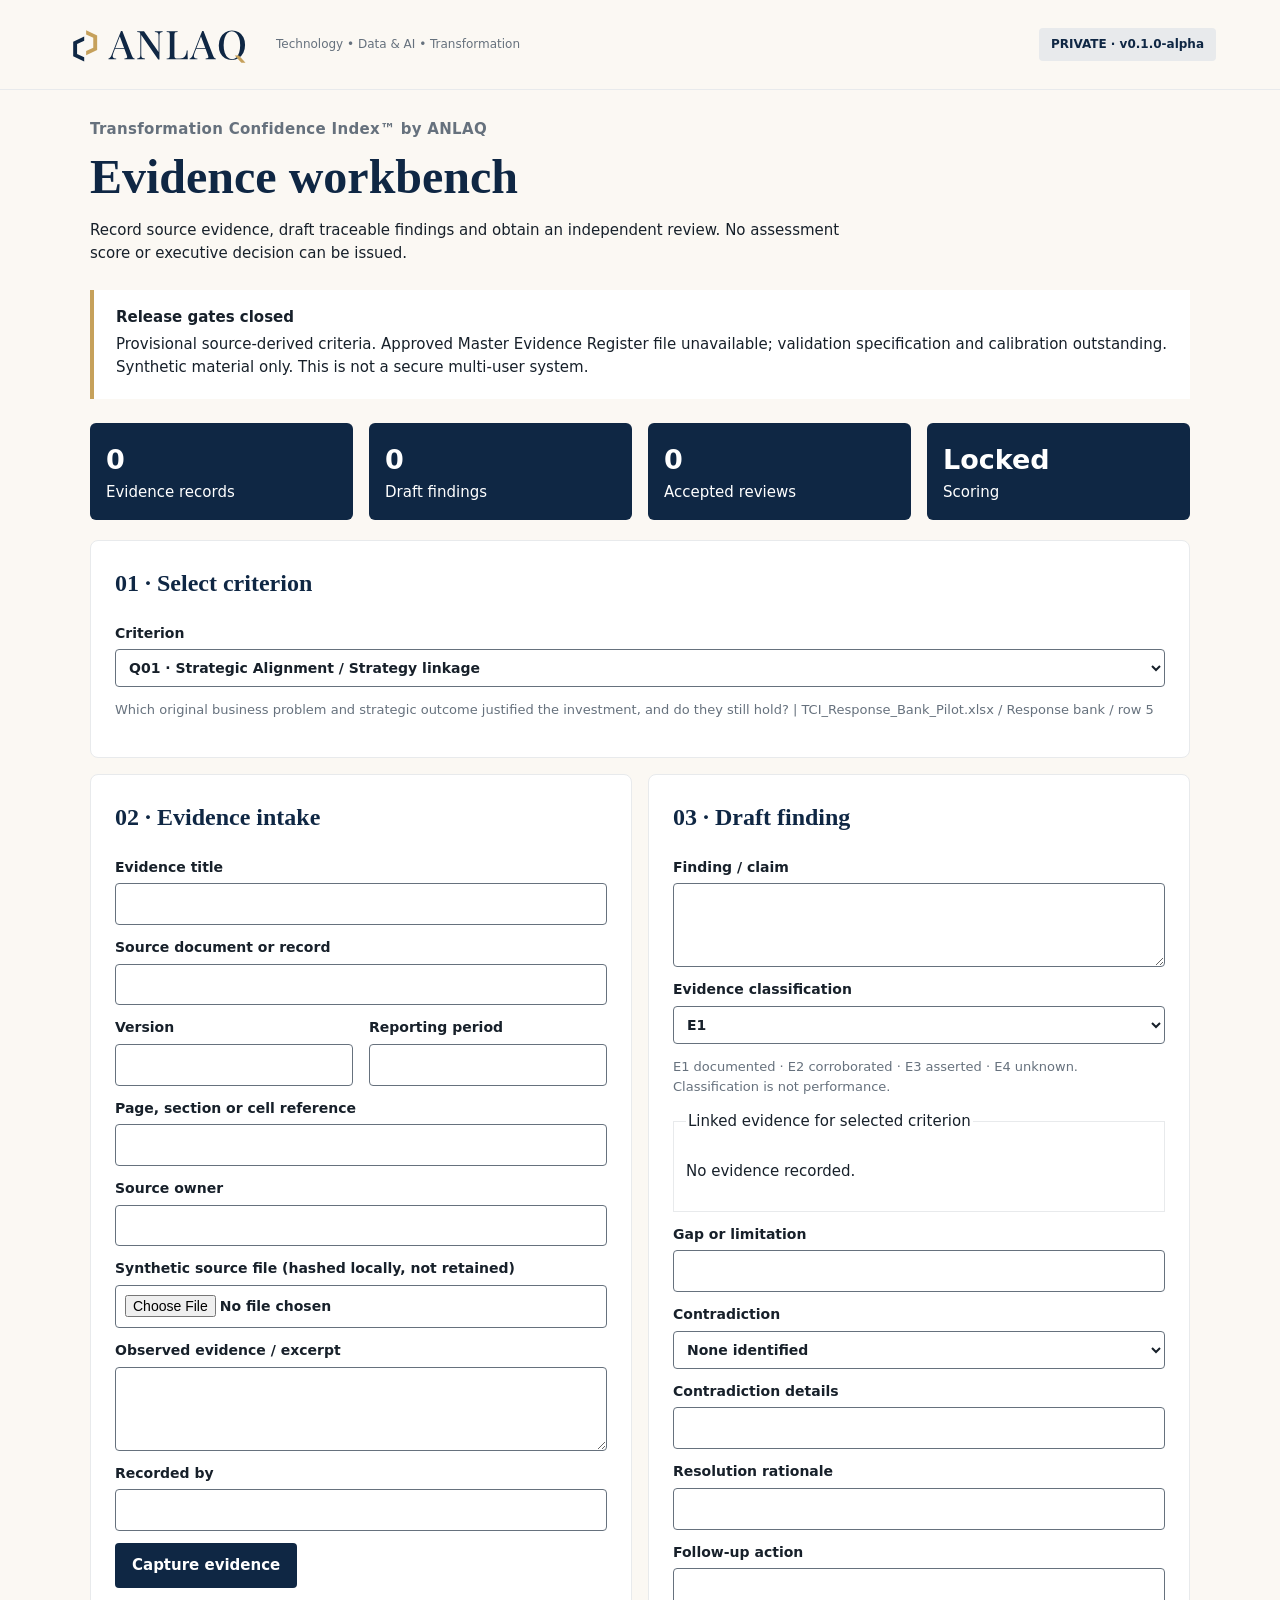
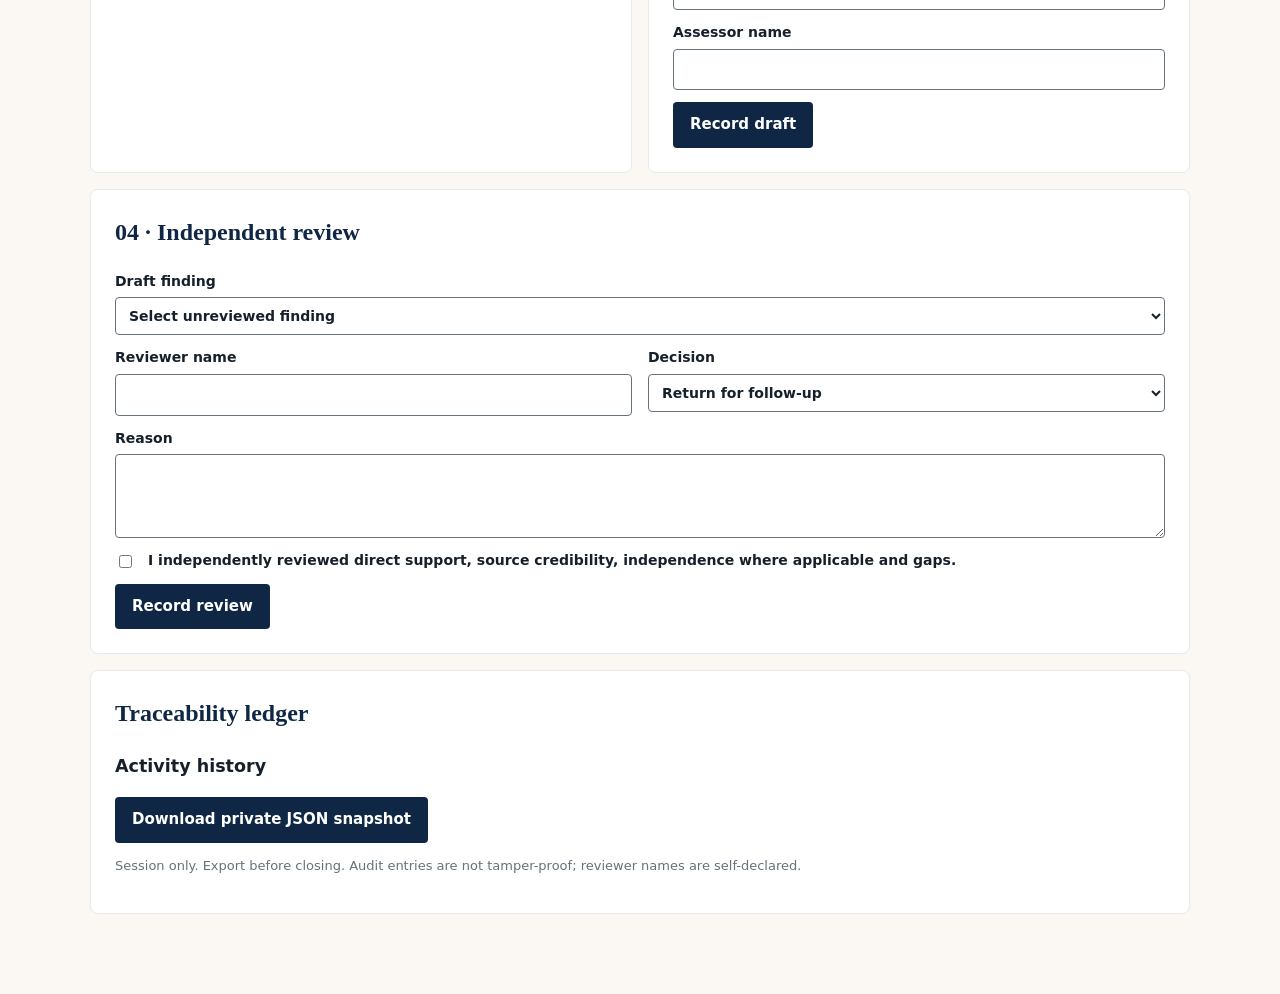
==== prototypes/tci-evidence-workbench/index.html @ cc8a8a53 "Implement evidence-first TCI prototype v0.1.0-alpha with test and release artefacts" ====
<!doctype html><html lang="en"><head><meta charset="utf-8"><meta name="viewport" content="width=device-width,initial-scale=1"><title>ANLAQ | Evidence workbench</title><link rel="stylesheet" href="style.css"></head>
<body><header><img src="logo.svg" alt="ANLAQ" width="190"><div class="tag">Technology • Data &amp; AI • Transformation</div><span class="badge">PRIVATE · v0.1.0-alpha</span></header><main>
<div class="intro"><div class="eyebrow">Transformation Confidence Index™ by ANLAQ</div><h1>Evidence workbench</h1><p>Record source evidence, draft traceable findings and obtain an independent review. No assessment score or executive decision can be issued.</p></div>
<div class="alert"><strong>Release gates closed</strong><p>Provisional source-derived criteria. Approved Master Evidence Register file unavailable; validation specification and calibration outstanding. Synthetic material only. This is not a secure multi-user system.</p></div>
<section class="stats" id="stats"></section>
<section><h2>01 · Select criterion</h2><label>Criterion<select id="criterion"></select></label><p id="criterion-source"></p></section>
<div class="columns"><section><h2>02 · Evidence intake</h2><form id="evidence"><label>Evidence title<input name="title" required></label><label>Source document or record<input name="source" required></label><div class="pair"><label>Version<input name="version" required></label><label>Reporting period<input name="period" required></label></div><label>Page, section or cell reference<input name="location" required></label><label>Source owner<input name="owner" required></label><label>Synthetic source file (hashed locally, not retained)<input name="file" type="file" required></label><label>Observed evidence / excerpt<textarea name="note" required></textarea></label><label>Recorded by<input name="actor" required></label><button>Capture evidence</button></form></section>
<section><h2>03 · Draft finding</h2><form id="finding"><label>Finding / claim<textarea name="claim" required></textarea></label><label>Evidence classification<select name="evidenceClass"><option>E1</option><option>E2</option><option>E3</option><option>E4</option></select></label><p class="muted">E1 documented · E2 corroborated · E3 asserted · E4 unknown. Classification is not performance.</p><fieldset><legend>Linked evidence for selected criterion</legend><div id="refs"></div></fieldset><label>Gap or limitation<input name="gap" required></label><label>Contradiction<select name="contradiction"><option value="none">None identified</option><option value="open">Open</option><option value="resolved">Resolved</option></select></label><label>Contradiction details<input name="contradictionDetail"></label><label>Resolution rationale<input name="resolution"></label><label>Follow-up action<input name="action" required></label><label>Assessor name<input name="author" required></label><button>Record draft</button></form></section></div>
<section><h2>04 · Independent review</h2><form id="review"><label>Draft finding<select name="finding" id="review-select" required></select></label><div class="pair"><label>Reviewer name<input name="reviewer" required></label><label>Decision<select name="decision"><option value="return">Return for follow-up</option><option value="accept">Accept evidence review (not final decision)</option></select></label></div><label>Reason<textarea name="reason" required></textarea></label><label class="check"><input type="checkbox" name="confirmed">I independently reviewed direct support, source credibility, independence where applicable and gaps.</label><button>Record review</button></form></section>
<p role="status" id="status" aria-live="polite"></p><section><h2>Traceability ledger</h2><div id="ledger"></div><button id="export" type="button">Download private JSON snapshot</button><p class="muted">Session only. Export before closing. Audit entries are not tamper-proof; reviewer names are self-declared.</p></section></main><script src="sources.js"></script><script src="core.js"></script><script src="app.js"></script></body></html>
---- prototypes/tci-evidence-workbench/style.css ----
*{box-sizing:border-box}body{margin:0;background:#fbf8f3;color:#17202a;font:15px/1.55 Inter,system-ui,sans-serif}header{display:flex;align-items:center;gap:22px;padding:20px 5%;border-bottom:1px solid #e8eaec;flex-wrap:wrap}header img{height:auto}.tag{font-size:12px;color:#66717d}.badge{margin-left:auto;color:#0f2744;background:#e8eaec;font-weight:700;padding:7px 12px;border-radius:4px;font-size:12px}main{max-width:1140px;margin:0 auto;padding:28px 20px 64px}h1,h2{font-family:Georgia,serif;color:#0f2744}h1{font-size:clamp(34px,5vw,48px);line-height:1.1;margin:10px 0}h2{font-size:24px;margin:0 0 20px}.eyebrow{color:#66717d;font-weight:600;letter-spacing:.02em}.intro p{max-width:760px}.alert{border-left:4px solid #c6a15b;background:#fff;padding:16px 22px;margin:24px 0}.alert p{margin:4px 0}.stats,.columns,.pair{display:grid;gap:16px}.stats{grid-template-columns:repeat(4,1fr);margin:20px 0}.stat{padding:16px;background:#0f2744;color:white;border-radius:6px}.stat strong{display:block;font-size:27px}.columns,.pair{grid-template-columns:repeat(2,minmax(0,1fr))}section:not(.stats){background:white;border:1px solid #e8eaec;padding:24px;border-radius:8px;margin-bottom:16px}label{display:block;font-size:14px;font-weight:600;margin-bottom:12px}input,textarea,select{display:block;font:inherit;width:100%;margin-top:5px;padding:9px;border:1px solid #66717d;border-radius:4px;background:white;color:#17202a}textarea{min-height:84px;resize:vertical}.check{display:flex;align-items:flex-start;gap:8px}.check input,#refs input{width:auto;display:inline;margin-right:8px}button{background:#0f2744;color:white;border:none;padding:11px 17px;border-radius:4px;font:inherit;font-weight:600;cursor:pointer}button:focus-visible,input:focus-visible,select:focus-visible,textarea:focus-visible{outline:3px solid #c6a15b;outline-offset:2px}.muted,#criterion-source{color:#66717d;font-size:13px}fieldset{border:1px solid #e8eaec;margin:0 0 12px;padding:12px}#ledger article{border-top:1px solid #e8eaec;padding:12px 0;overflow-wrap:anywhere}#ledger p{margin:3px 0}#status{position:sticky;bottom:0;background:#0f2744;color:white;padding:10px;z-index:1}#status:empty{display:none}@media(max-width:700px){.columns,.pair{grid-template-columns:1fr}.stats{grid-template-columns:repeat(2,1fr)}.badge{margin-left:0}}
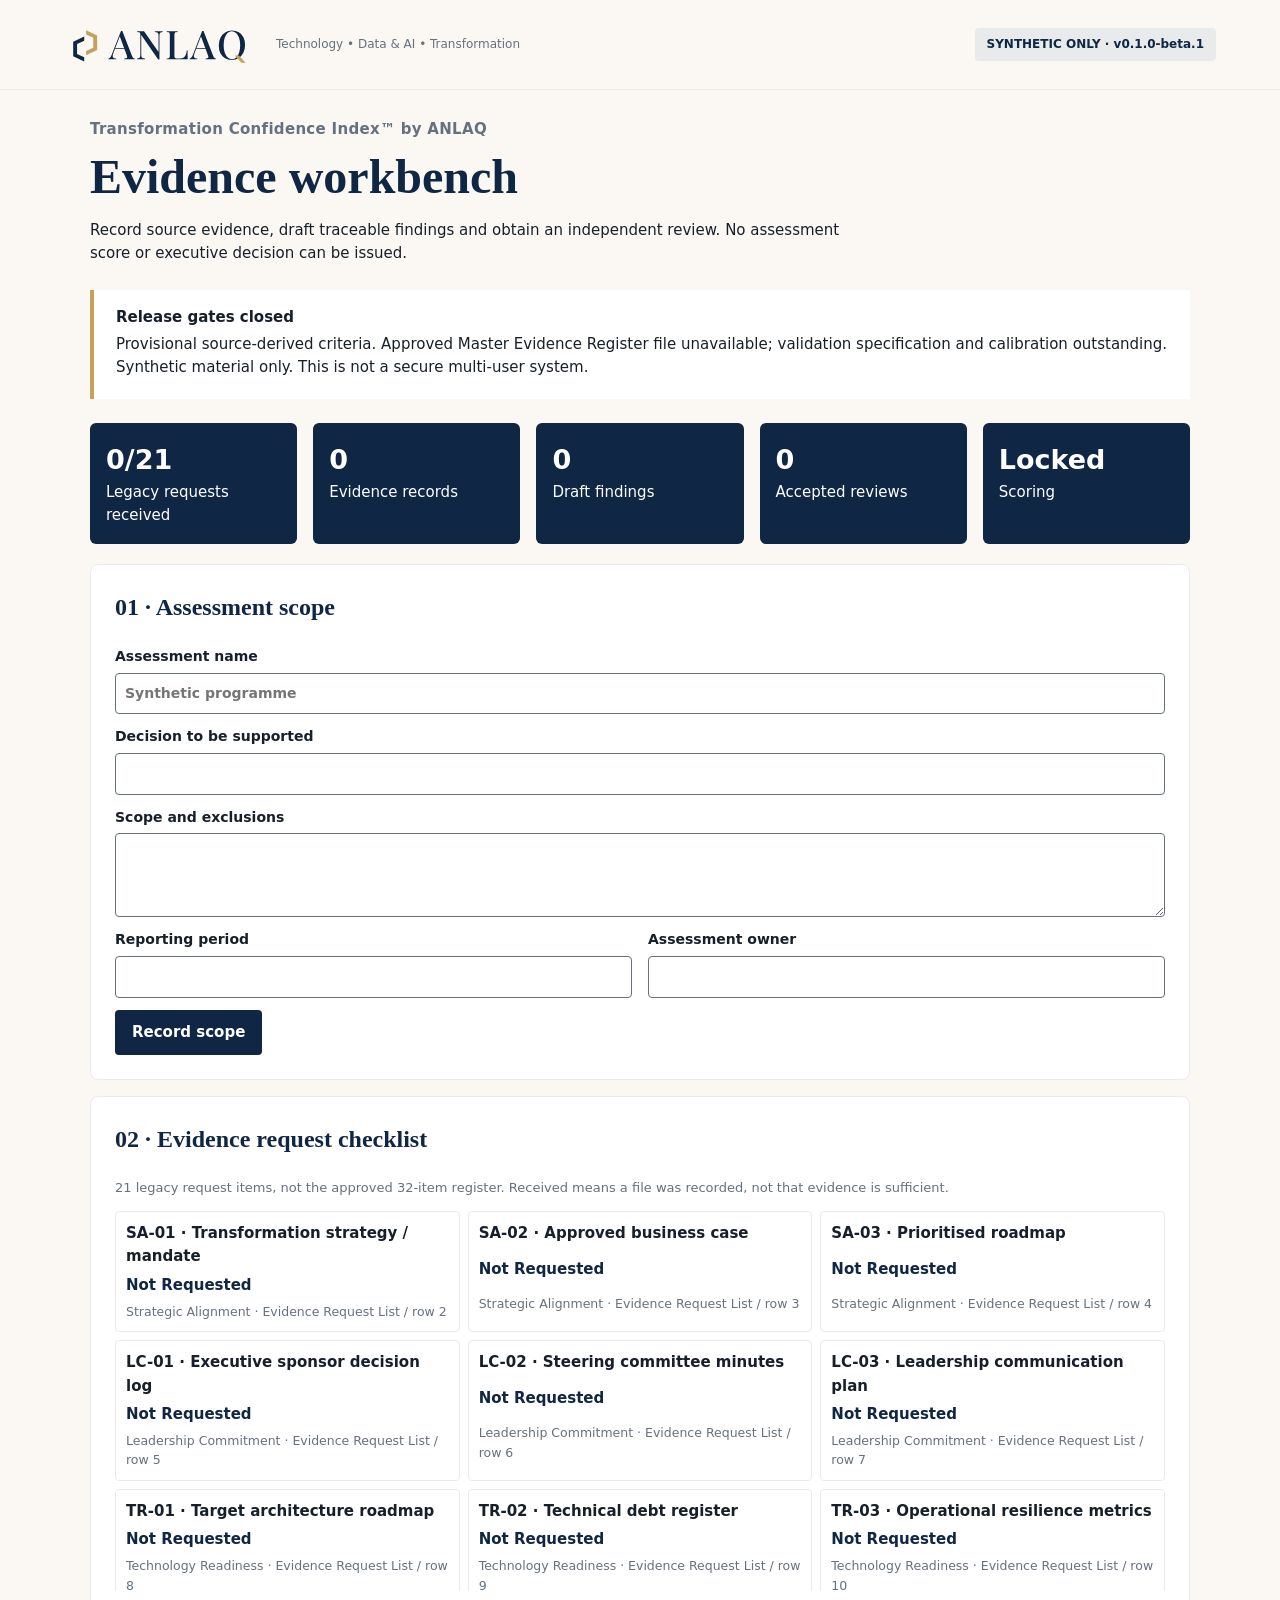
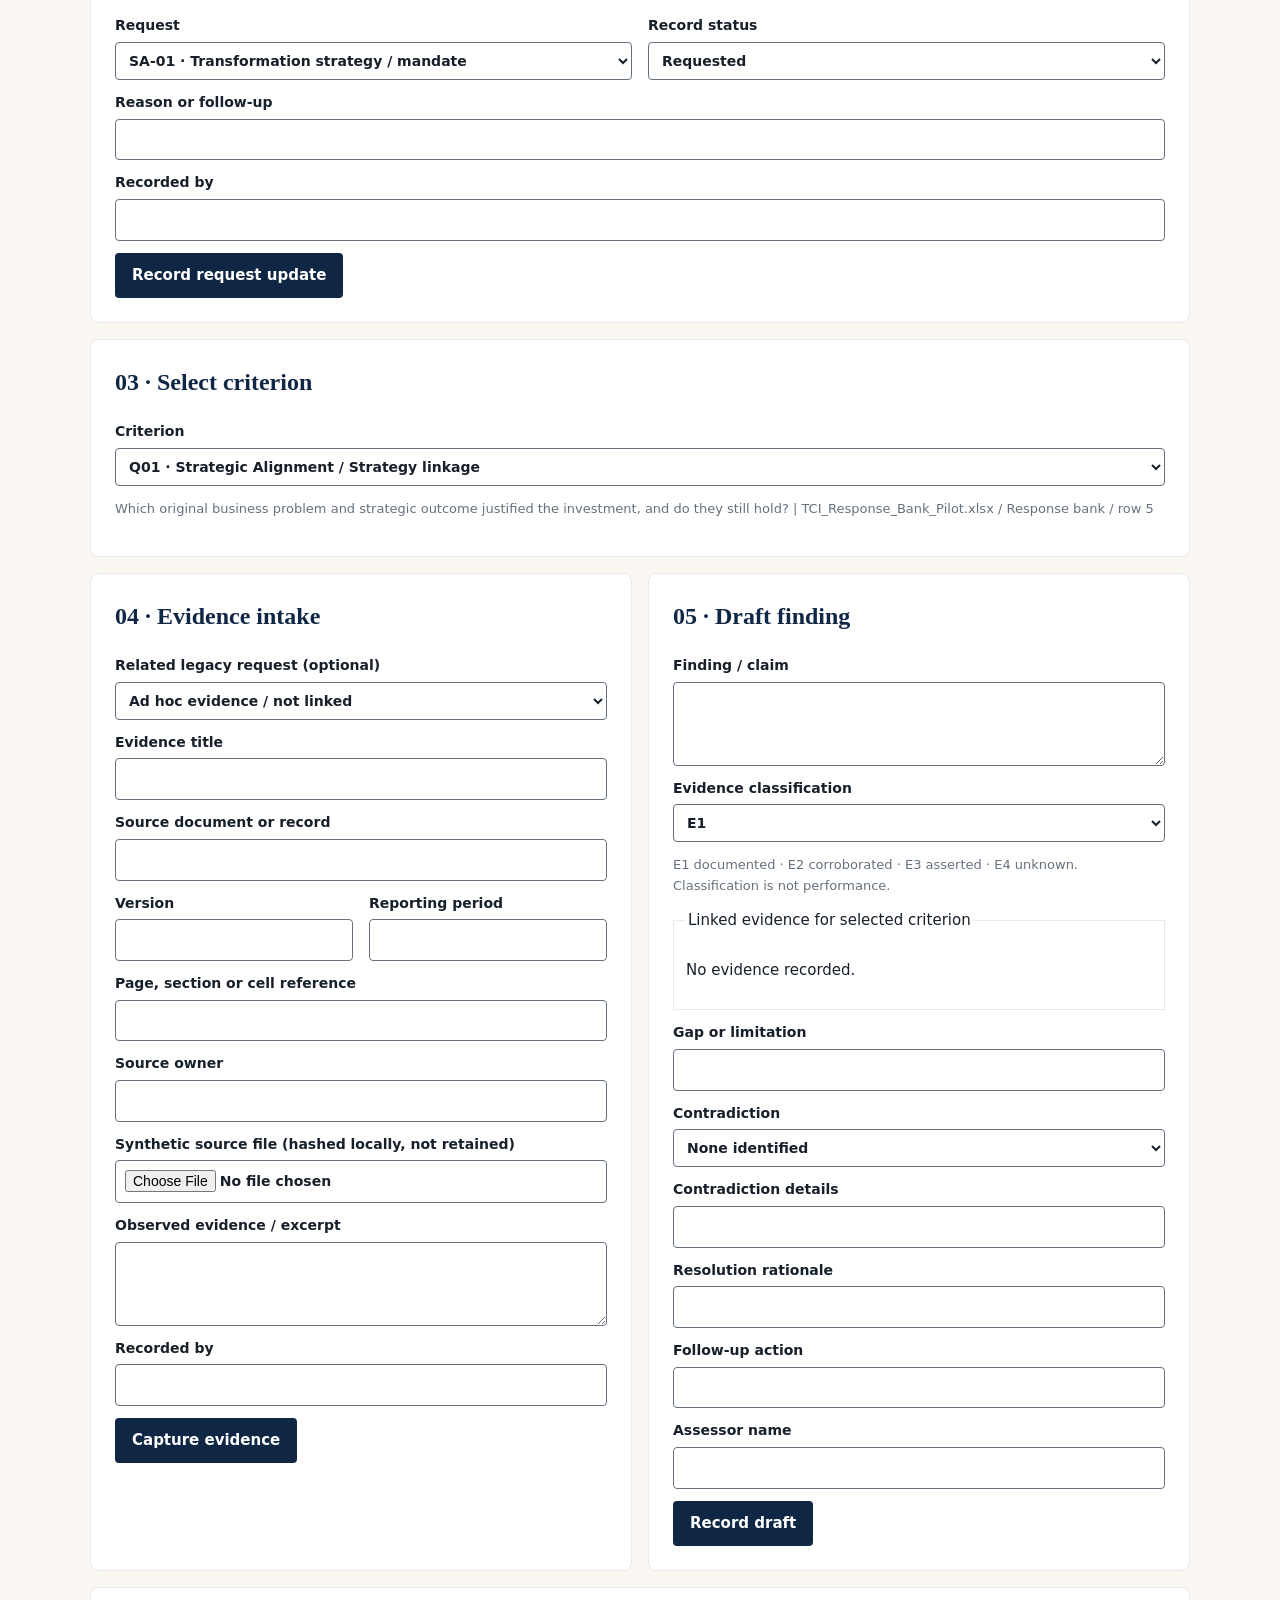
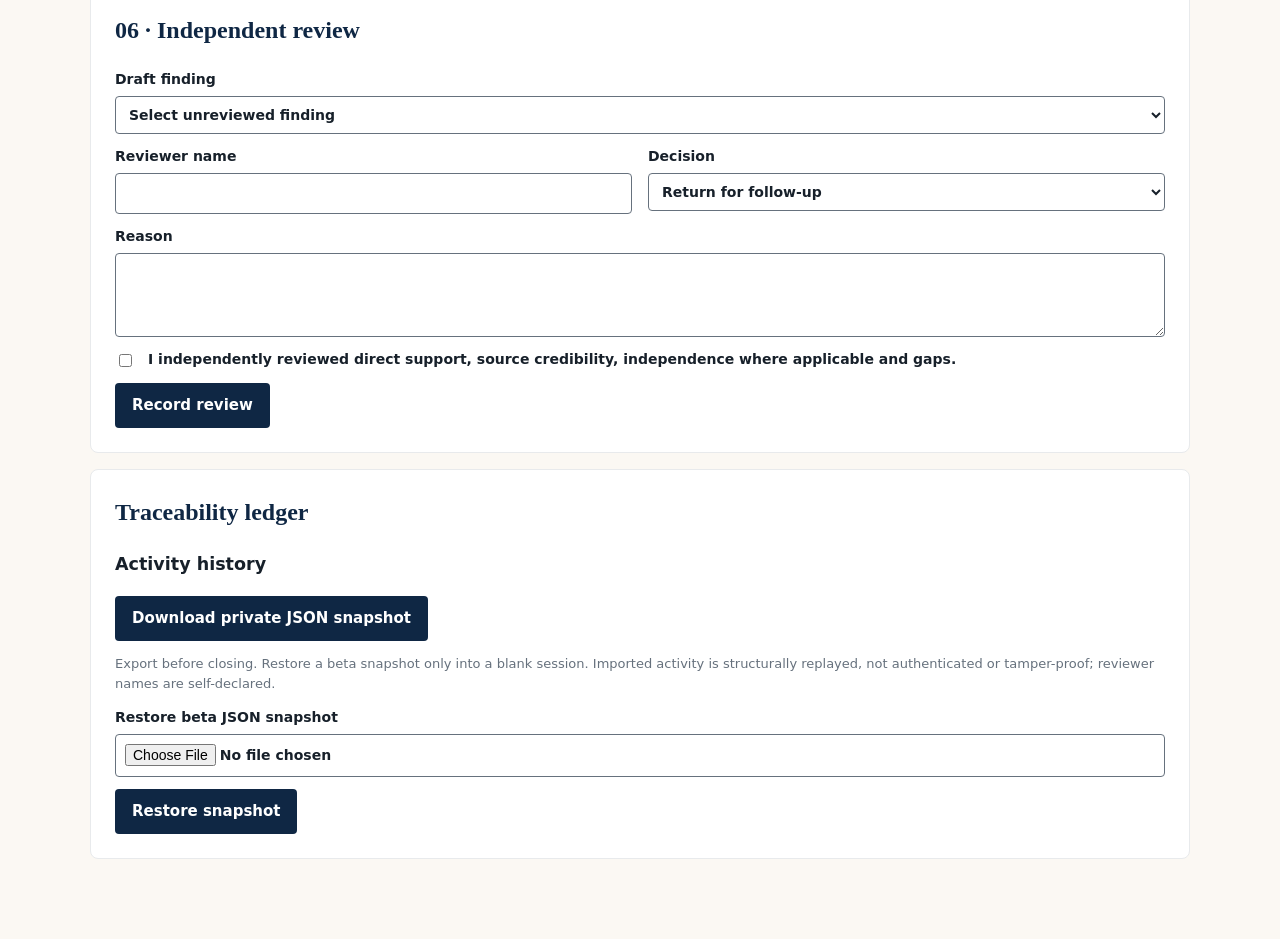
==== commit 9070ab80: "Advance TCI evidence collection candidate to v0.1.0-beta.1 with scope, requests and snapshot recover" ====
--- a/prototypes/tci-evidence-workbench/index.html
+++ b/prototypes/tci-evidence-workbench/index.html
@@ -1,10 +1,12 @@
 <!doctype html><html lang="en"><head><meta charset="utf-8"><meta name="viewport" content="width=device-width,initial-scale=1"><title>ANLAQ | Evidence workbench</title><link rel="stylesheet" href="style.css"></head>
-<body><header><img src="logo.svg" alt="ANLAQ" width="190"><div class="tag">Technology • Data &amp; AI • Transformation</div><span class="badge">PRIVATE · v0.1.0-alpha</span></header><main>
+<body><header><img src="logo.svg" alt="ANLAQ" width="190"><div class="tag">Technology • Data &amp; AI • Transformation</div><span class="badge">SYNTHETIC ONLY · v0.1.0-beta.1</span></header><main>
 <div class="intro"><div class="eyebrow">Transformation Confidence Index™ by ANLAQ</div><h1>Evidence workbench</h1><p>Record source evidence, draft traceable findings and obtain an independent review. No assessment score or executive decision can be issued.</p></div>
 <div class="alert"><strong>Release gates closed</strong><p>Provisional source-derived criteria. Approved Master Evidence Register file unavailable; validation specification and calibration outstanding. Synthetic material only. This is not a secure multi-user system.</p></div>
 <section class="stats" id="stats"></section>
-<section><h2>01 · Select criterion</h2><label>Criterion<select id="criterion"></select></label><p id="criterion-source"></p></section>
-<div class="columns"><section><h2>02 · Evidence intake</h2><form id="evidence"><label>Evidence title<input name="title" required></label><label>Source document or record<input name="source" required></label><div class="pair"><label>Version<input name="version" required></label><label>Reporting period<input name="period" required></label></div><label>Page, section or cell reference<input name="location" required></label><label>Source owner<input name="owner" required></label><label>Synthetic source file (hashed locally, not retained)<input name="file" type="file" required></label><label>Observed evidence / excerpt<textarea name="note" required></textarea></label><label>Recorded by<input name="actor" required></label><button>Capture evidence</button></form></section>
-<section><h2>03 · Draft finding</h2><form id="finding"><label>Finding / claim<textarea name="claim" required></textarea></label><label>Evidence classification<select name="evidenceClass"><option>E1</option><option>E2</option><option>E3</option><option>E4</option></select></label><p class="muted">E1 documented · E2 corroborated · E3 asserted · E4 unknown. Classification is not performance.</p><fieldset><legend>Linked evidence for selected criterion</legend><div id="refs"></div></fieldset><label>Gap or limitation<input name="gap" required></label><label>Contradiction<select name="contradiction"><option value="none">None identified</option><option value="open">Open</option><option value="resolved">Resolved</option></select></label><label>Contradiction details<input name="contradictionDetail"></label><label>Resolution rationale<input name="resolution"></label><label>Follow-up action<input name="action" required></label><label>Assessor name<input name="author" required></label><button>Record draft</button></form></section></div>
-<section><h2>04 · Independent review</h2><form id="review"><label>Draft finding<select name="finding" id="review-select" required></select></label><div class="pair"><label>Reviewer name<input name="reviewer" required></label><label>Decision<select name="decision"><option value="return">Return for follow-up</option><option value="accept">Accept evidence review (not final decision)</option></select></label></div><label>Reason<textarea name="reason" required></textarea></label><label class="check"><input type="checkbox" name="confirmed">I independently reviewed direct support, source credibility, independence where applicable and gaps.</label><button>Record review</button></form></section>
-<p role="status" id="status" aria-live="polite"></p><section><h2>Traceability ledger</h2><div id="ledger"></div><button id="export" type="button">Download private JSON snapshot</button><p class="muted">Session only. Export before closing. Audit entries are not tamper-proof; reviewer names are self-declared.</p></section></main><script src="sources.js"></script><script src="core.js"></script><script src="app.js"></script></body></html>
+<section><h2>01 · Assessment scope</h2><form id="scope"><label>Assessment name<input name="title" required placeholder="Synthetic programme"></label><label>Decision to be supported<input name="decision" required></label><label>Scope and exclusions<textarea name="boundary" required></textarea></label><div class="pair"><label>Reporting period<input name="period" required></label><label>Assessment owner<input name="owner" required></label></div><button>Record scope</button></form><div id="scope-summary"></div></section>
+<section><h2>02 · Evidence request checklist</h2><p class="muted">21 legacy request items, not the approved 32-item register. Received means a file was recorded, not that evidence is sufficient.</p><div id="request-list"></div><form id="request"><div class="pair"><label>Request<select name="requestId" id="request-select" required></select></label><label>Record status<select name="status"><option value="requested">Requested</option><option value="missing">Missing / unavailable</option></select></label></div><label>Reason or follow-up<input name="reason" required></label><label>Recorded by<input name="actor" required></label><button>Record request update</button></form></section>
+<section><h2>03 · Select criterion</h2><label>Criterion<select id="criterion"></select></label><p id="criterion-source"></p></section>
+<div class="columns"><section><h2>04 · Evidence intake</h2><form id="evidence"><label>Related legacy request (optional)<select name="requestId" id="evidence-request"></select></label><label>Evidence title<input name="title" required></label><label>Source document or record<input name="source" required></label><div class="pair"><label>Version<input name="version" required></label><label>Reporting period<input name="period" required></label></div><label>Page, section or cell reference<input name="location" required></label><label>Source owner<input name="owner" required></label><label>Synthetic source file (hashed locally, not retained)<input name="file" type="file" required></label><label>Observed evidence / excerpt<textarea name="note" required></textarea></label><label>Recorded by<input name="actor" required></label><button>Capture evidence</button></form></section>
+<section><h2>05 · Draft finding</h2><form id="finding"><label>Finding / claim<textarea name="claim" required></textarea></label><label>Evidence classification<select name="evidenceClass"><option>E1</option><option>E2</option><option>E3</option><option>E4</option></select></label><p class="muted">E1 documented · E2 corroborated · E3 asserted · E4 unknown. Classification is not performance.</p><fieldset><legend>Linked evidence for selected criterion</legend><div id="refs"></div></fieldset><label>Gap or limitation<input name="gap" required></label><label>Contradiction<select name="contradiction"><option value="none">None identified</option><option value="open">Open</option><option value="resolved">Resolved</option></select></label><label>Contradiction details<input name="contradictionDetail"></label><label>Resolution rationale<input name="resolution"></label><label>Follow-up action<input name="action" required></label><label>Assessor name<input name="author" required></label><button>Record draft</button></form></section></div>
+<section><h2>06 · Independent review</h2><form id="review"><label>Draft finding<select name="finding" id="review-select" required></select></label><div class="pair"><label>Reviewer name<input name="reviewer" required></label><label>Decision<select name="decision"><option value="return">Return for follow-up</option><option value="accept">Accept evidence review (not final decision)</option></select></label></div><label>Reason<textarea name="reason" required></textarea></label><label class="check"><input type="checkbox" name="confirmed">I independently reviewed direct support, source credibility, independence where applicable and gaps.</label><button>Record review</button></form></section>
+<p role="status" id="status" aria-live="polite"></p><section><h2>Traceability ledger</h2><div id="ledger"></div><button id="export" type="button">Download private JSON snapshot</button><p class="muted">Export before closing. Restore a beta snapshot only into a blank session. Imported activity is structurally replayed, not authenticated or tamper-proof; reviewer names are self-declared.</p><label>Restore beta JSON snapshot<input type="file" id="restore-file" accept=".json,application/json"></label><button id="restore" type="button">Restore snapshot</button></section></main><script src="sources.js"></script><script src="requests.js"></script><script src="core.js"></script><script src="app.js"></script></body></html>
--- a/prototypes/tci-evidence-workbench/style.css
+++ b/prototypes/tci-evidence-workbench/style.css
@@ -1 +1,2 @@
 *{box-sizing:border-box}body{margin:0;background:#fbf8f3;color:#17202a;font:15px/1.55 Inter,system-ui,sans-serif}header{display:flex;align-items:center;gap:22px;padding:20px 5%;border-bottom:1px solid #e8eaec;flex-wrap:wrap}header img{height:auto}.tag{font-size:12px;color:#66717d}.badge{margin-left:auto;color:#0f2744;background:#e8eaec;font-weight:700;padding:7px 12px;border-radius:4px;font-size:12px}main{max-width:1140px;margin:0 auto;padding:28px 20px 64px}h1,h2{font-family:Georgia,serif;color:#0f2744}h1{font-size:clamp(34px,5vw,48px);line-height:1.1;margin:10px 0}h2{font-size:24px;margin:0 0 20px}.eyebrow{color:#66717d;font-weight:600;letter-spacing:.02em}.intro p{max-width:760px}.alert{border-left:4px solid #c6a15b;background:#fff;padding:16px 22px;margin:24px 0}.alert p{margin:4px 0}.stats,.columns,.pair{display:grid;gap:16px}.stats{grid-template-columns:repeat(4,1fr);margin:20px 0}.stat{padding:16px;background:#0f2744;color:white;border-radius:6px}.stat strong{display:block;font-size:27px}.columns,.pair{grid-template-columns:repeat(2,minmax(0,1fr))}section:not(.stats){background:white;border:1px solid #e8eaec;padding:24px;border-radius:8px;margin-bottom:16px}label{display:block;font-size:14px;font-weight:600;margin-bottom:12px}input,textarea,select{display:block;font:inherit;width:100%;margin-top:5px;padding:9px;border:1px solid #66717d;border-radius:4px;background:white;color:#17202a}textarea{min-height:84px;resize:vertical}.check{display:flex;align-items:flex-start;gap:8px}.check input,#refs input{width:auto;display:inline;margin-right:8px}button{background:#0f2744;color:white;border:none;padding:11px 17px;border-radius:4px;font:inherit;font-weight:600;cursor:pointer}button:focus-visible,input:focus-visible,select:focus-visible,textarea:focus-visible{outline:3px solid #c6a15b;outline-offset:2px}.muted,#criterion-source{color:#66717d;font-size:13px}fieldset{border:1px solid #e8eaec;margin:0 0 12px;padding:12px}#ledger article{border-top:1px solid #e8eaec;padding:12px 0;overflow-wrap:anywhere}#ledger p{margin:3px 0}#status{position:sticky;bottom:0;background:#0f2744;color:white;padding:10px;z-index:1}#status:empty{display:none}@media(max-width:700px){.columns,.pair{grid-template-columns:1fr}.stats{grid-template-columns:repeat(2,1fr)}.badge{margin-left:0}}
+#request-list{display:grid;grid-template-columns:repeat(3,minmax(0,1fr));gap:8px;margin:12px 0 24px;max-height:380px;overflow-y:auto}#request-list article{border:1px solid #e8eaec;border-radius:4px;padding:10px;display:grid;gap:5px}#request-list span{text-transform:capitalize;font-weight:700;color:#0f2744}#request-list small{color:#66717d}.stats{grid-template-columns:repeat(5,1fr)}@media(max-width:700px){#request-list{grid-template-columns:1fr}.stats{grid-template-columns:repeat(2,1fr)}}
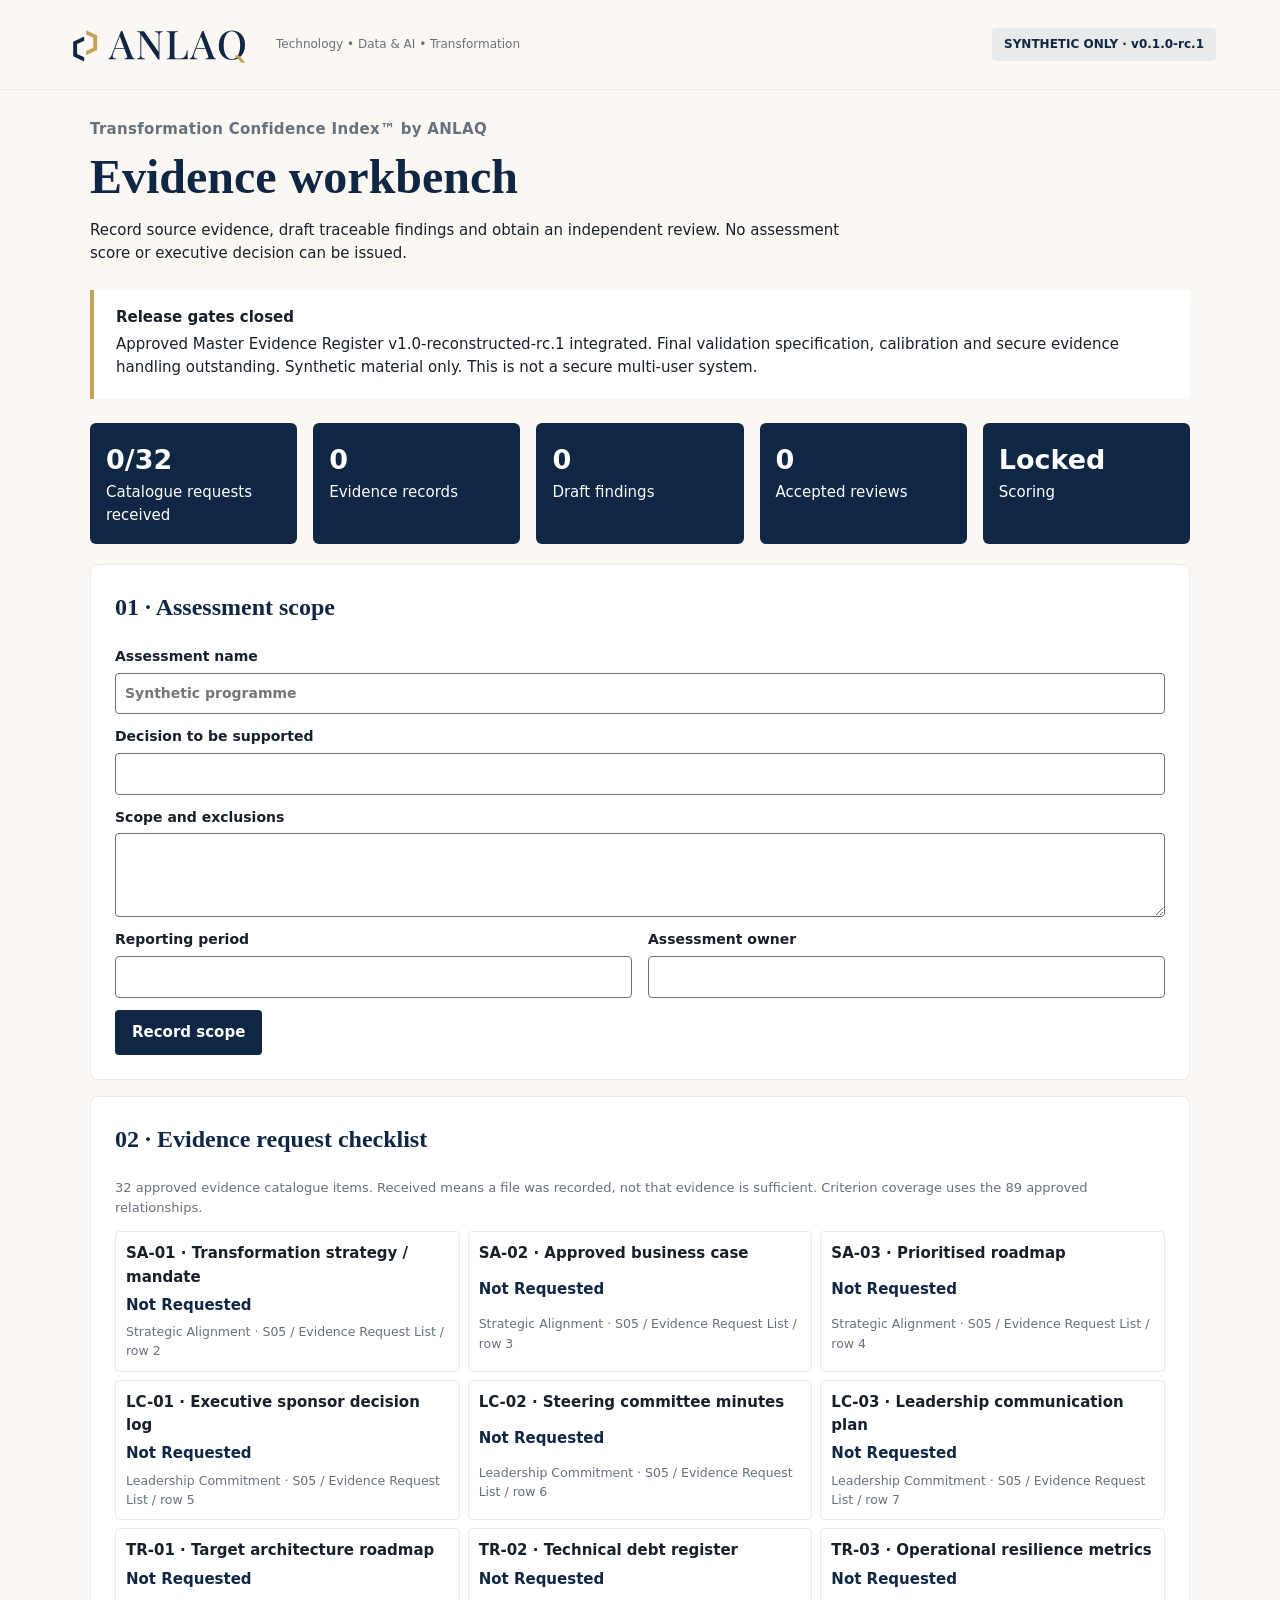
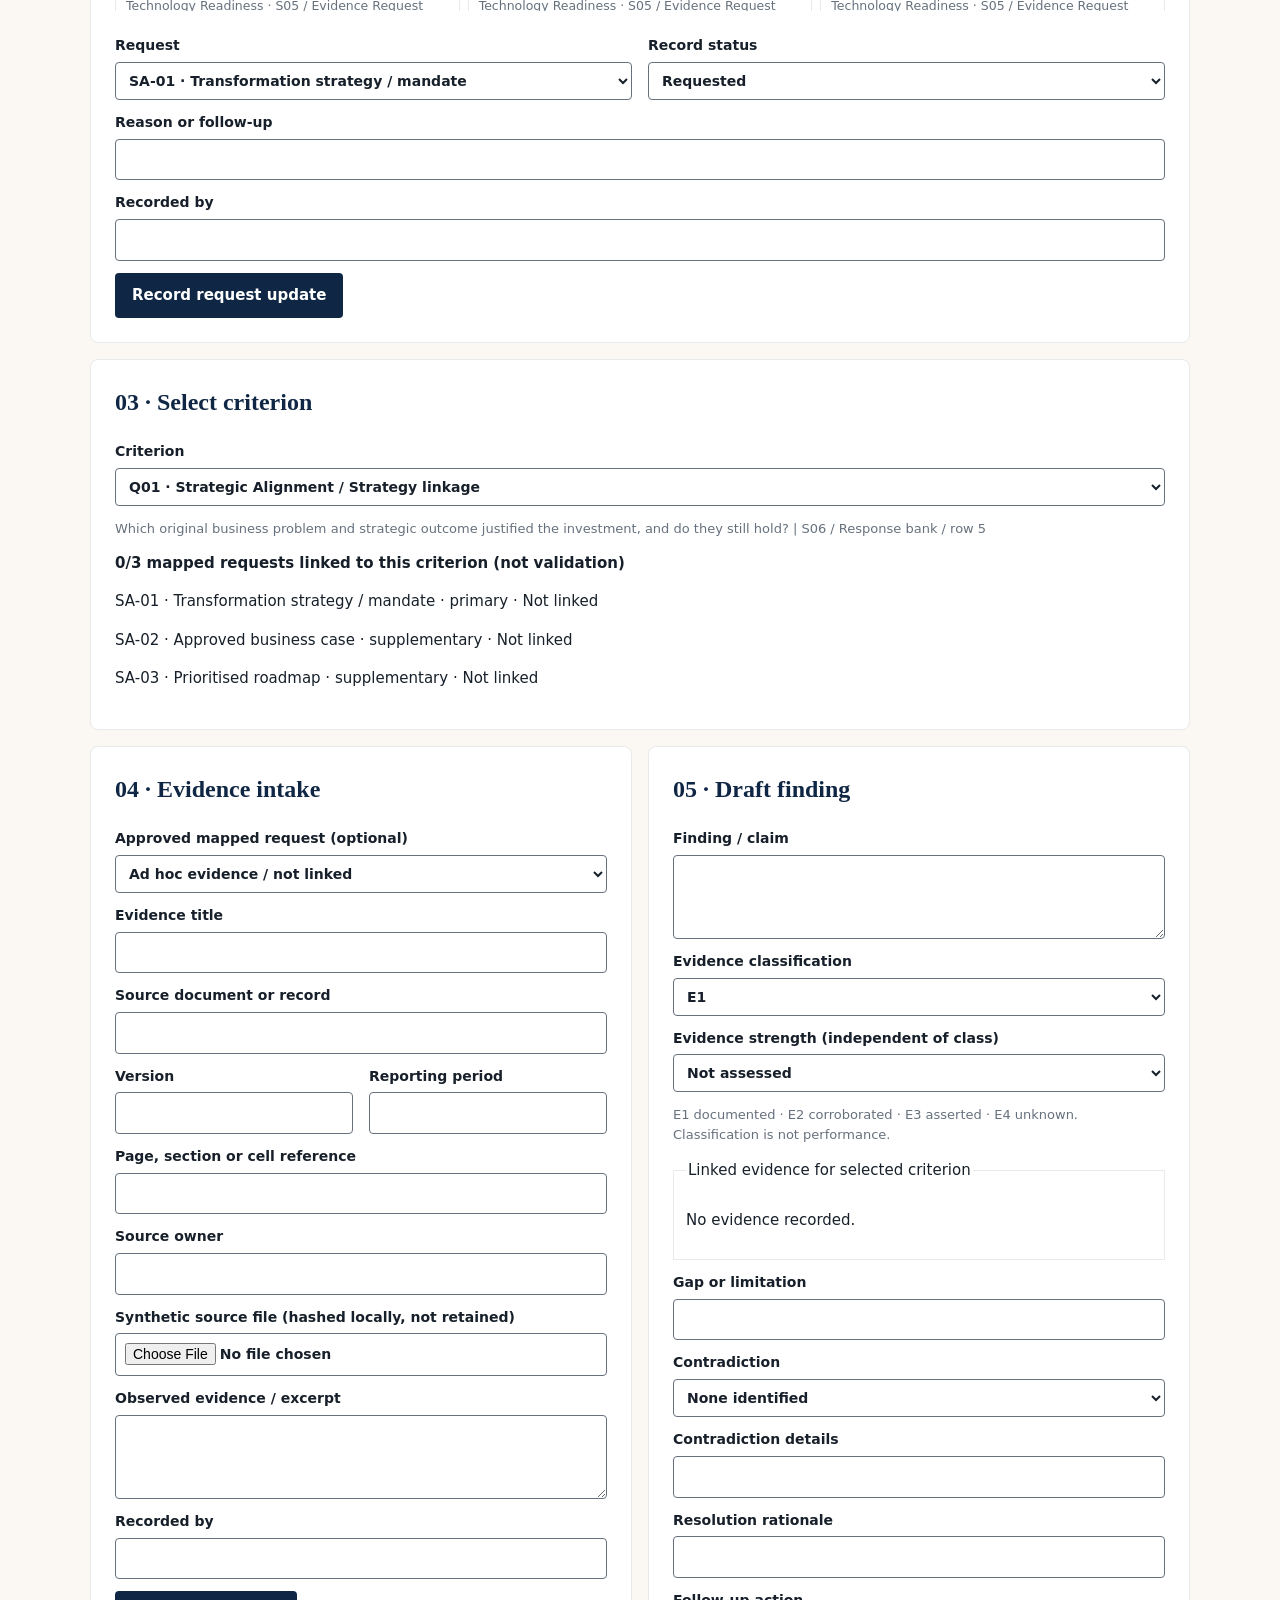
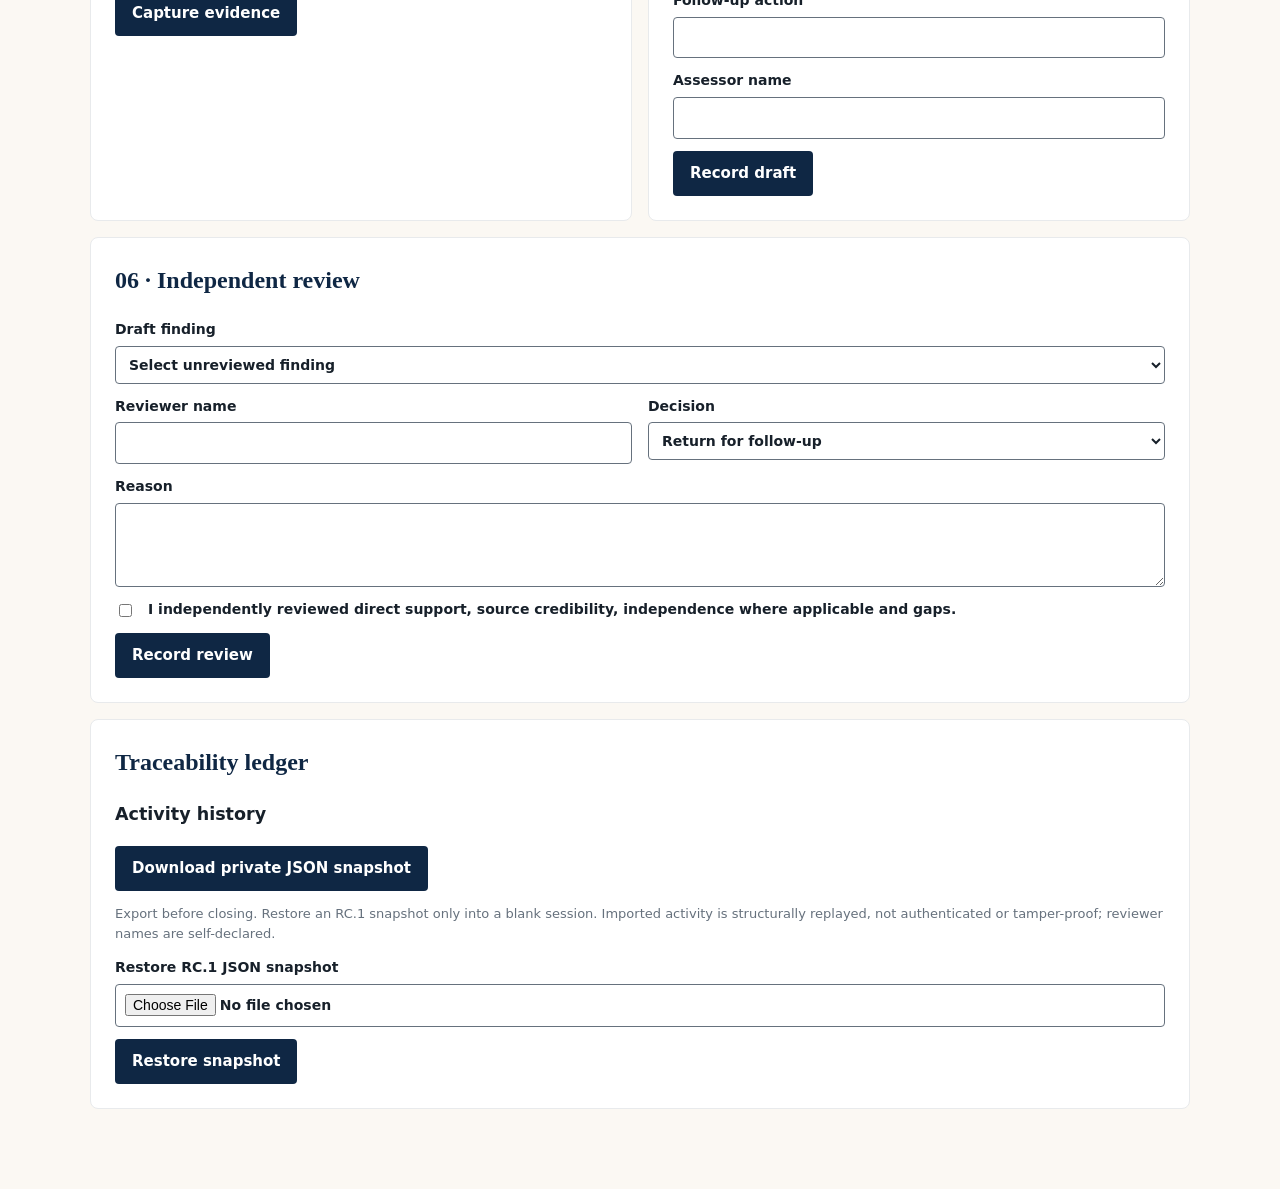
==== commit ae96641c: "Record approved Master Evidence Register and integrate v0.1.0-rc.1 evidence collection baseline" ====
--- a/prototypes/tci-evidence-workbench/index.html
+++ b/prototypes/tci-evidence-workbench/index.html
@@ -1,12 +1,12 @@
 <!doctype html><html lang="en"><head><meta charset="utf-8"><meta name="viewport" content="width=device-width,initial-scale=1"><title>ANLAQ | Evidence workbench</title><link rel="stylesheet" href="style.css"></head>
-<body><header><img src="logo.svg" alt="ANLAQ" width="190"><div class="tag">Technology • Data &amp; AI • Transformation</div><span class="badge">SYNTHETIC ONLY · v0.1.0-beta.1</span></header><main>
+<body><header><img src="logo.svg" alt="ANLAQ" width="190"><div class="tag">Technology • Data &amp; AI • Transformation</div><span class="badge">SYNTHETIC ONLY · v0.1.0-rc.1</span></header><main>
 <div class="intro"><div class="eyebrow">Transformation Confidence Index™ by ANLAQ</div><h1>Evidence workbench</h1><p>Record source evidence, draft traceable findings and obtain an independent review. No assessment score or executive decision can be issued.</p></div>
-<div class="alert"><strong>Release gates closed</strong><p>Provisional source-derived criteria. Approved Master Evidence Register file unavailable; validation specification and calibration outstanding. Synthetic material only. This is not a secure multi-user system.</p></div>
+<div class="alert"><strong>Release gates closed</strong><p>Approved Master Evidence Register v1.0-reconstructed-rc.1 integrated. Final validation specification, calibration and secure evidence handling outstanding. Synthetic material only. This is not a secure multi-user system.</p></div>
 <section class="stats" id="stats"></section>
 <section><h2>01 · Assessment scope</h2><form id="scope"><label>Assessment name<input name="title" required placeholder="Synthetic programme"></label><label>Decision to be supported<input name="decision" required></label><label>Scope and exclusions<textarea name="boundary" required></textarea></label><div class="pair"><label>Reporting period<input name="period" required></label><label>Assessment owner<input name="owner" required></label></div><button>Record scope</button></form><div id="scope-summary"></div></section>
-<section><h2>02 · Evidence request checklist</h2><p class="muted">21 legacy request items, not the approved 32-item register. Received means a file was recorded, not that evidence is sufficient.</p><div id="request-list"></div><form id="request"><div class="pair"><label>Request<select name="requestId" id="request-select" required></select></label><label>Record status<select name="status"><option value="requested">Requested</option><option value="missing">Missing / unavailable</option></select></label></div><label>Reason or follow-up<input name="reason" required></label><label>Recorded by<input name="actor" required></label><button>Record request update</button></form></section>
-<section><h2>03 · Select criterion</h2><label>Criterion<select id="criterion"></select></label><p id="criterion-source"></p></section>
-<div class="columns"><section><h2>04 · Evidence intake</h2><form id="evidence"><label>Related legacy request (optional)<select name="requestId" id="evidence-request"></select></label><label>Evidence title<input name="title" required></label><label>Source document or record<input name="source" required></label><div class="pair"><label>Version<input name="version" required></label><label>Reporting period<input name="period" required></label></div><label>Page, section or cell reference<input name="location" required></label><label>Source owner<input name="owner" required></label><label>Synthetic source file (hashed locally, not retained)<input name="file" type="file" required></label><label>Observed evidence / excerpt<textarea name="note" required></textarea></label><label>Recorded by<input name="actor" required></label><button>Capture evidence</button></form></section>
-<section><h2>05 · Draft finding</h2><form id="finding"><label>Finding / claim<textarea name="claim" required></textarea></label><label>Evidence classification<select name="evidenceClass"><option>E1</option><option>E2</option><option>E3</option><option>E4</option></select></label><p class="muted">E1 documented · E2 corroborated · E3 asserted · E4 unknown. Classification is not performance.</p><fieldset><legend>Linked evidence for selected criterion</legend><div id="refs"></div></fieldset><label>Gap or limitation<input name="gap" required></label><label>Contradiction<select name="contradiction"><option value="none">None identified</option><option value="open">Open</option><option value="resolved">Resolved</option></select></label><label>Contradiction details<input name="contradictionDetail"></label><label>Resolution rationale<input name="resolution"></label><label>Follow-up action<input name="action" required></label><label>Assessor name<input name="author" required></label><button>Record draft</button></form></section></div>
+<section><h2>02 · Evidence request checklist</h2><p class="muted">32 approved evidence catalogue items. Received means a file was recorded, not that evidence is sufficient. Criterion coverage uses the 89 approved relationships.</p><div id="request-list"></div><form id="request"><div class="pair"><label>Request<select name="requestId" id="request-select" required></select></label><label>Record status<select name="status"><option value="requested">Requested</option><option value="missing">Missing / unavailable</option></select></label></div><label>Reason or follow-up<input name="reason" required></label><label>Recorded by<input name="actor" required></label><button>Record request update</button></form></section>
+<section><h2>03 · Select criterion</h2><label>Criterion<select id="criterion"></select></label><p id="criterion-source"></p><div id="criterion-coverage"></div></section>
+<div class="columns"><section><h2>04 · Evidence intake</h2><form id="evidence"><label>Approved mapped request (optional)<select name="requestId" id="evidence-request"></select></label><label>Evidence title<input name="title" required></label><label>Source document or record<input name="source" required></label><div class="pair"><label>Version<input name="version" required></label><label>Reporting period<input name="period" required></label></div><label>Page, section or cell reference<input name="location" required></label><label>Source owner<input name="owner" required></label><label>Synthetic source file (hashed locally, not retained)<input name="file" type="file" required></label><label>Observed evidence / excerpt<textarea name="note" required></textarea></label><label>Recorded by<input name="actor" required></label><button>Capture evidence</button></form></section>
+<section><h2>05 · Draft finding</h2><form id="finding"><label>Finding / claim<textarea name="claim" required></textarea></label><label>Evidence classification<select name="evidenceClass"><option>E1</option><option>E2</option><option>E3</option><option>E4</option></select></label><label>Evidence strength (independent of class)<select name="evidenceStrength"><option>Not assessed</option><option>Strong</option><option>Moderate</option><option>Weak</option></select></label><p class="muted">E1 documented · E2 corroborated · E3 asserted · E4 unknown. Classification is not performance.</p><fieldset><legend>Linked evidence for selected criterion</legend><div id="refs"></div></fieldset><label>Gap or limitation<input name="gap" required></label><label>Contradiction<select name="contradiction"><option value="none">None identified</option><option value="open">Open</option><option value="resolved">Resolved</option></select></label><label>Contradiction details<input name="contradictionDetail"></label><label>Resolution rationale<input name="resolution"></label><label>Follow-up action<input name="action" required></label><label>Assessor name<input name="author" required></label><button>Record draft</button></form></section></div>
 <section><h2>06 · Independent review</h2><form id="review"><label>Draft finding<select name="finding" id="review-select" required></select></label><div class="pair"><label>Reviewer name<input name="reviewer" required></label><label>Decision<select name="decision"><option value="return">Return for follow-up</option><option value="accept">Accept evidence review (not final decision)</option></select></label></div><label>Reason<textarea name="reason" required></textarea></label><label class="check"><input type="checkbox" name="confirmed">I independently reviewed direct support, source credibility, independence where applicable and gaps.</label><button>Record review</button></form></section>
-<p role="status" id="status" aria-live="polite"></p><section><h2>Traceability ledger</h2><div id="ledger"></div><button id="export" type="button">Download private JSON snapshot</button><p class="muted">Export before closing. Restore a beta snapshot only into a blank session. Imported activity is structurally replayed, not authenticated or tamper-proof; reviewer names are self-declared.</p><label>Restore beta JSON snapshot<input type="file" id="restore-file" accept=".json,application/json"></label><button id="restore" type="button">Restore snapshot</button></section></main><script src="sources.js"></script><script src="requests.js"></script><script src="core.js"></script><script src="app.js"></script></body></html>
+<p role="status" id="status" aria-live="polite"></p><section><h2>Traceability ledger</h2><div id="ledger"></div><button id="export" type="button">Download private JSON snapshot</button><p class="muted">Export before closing. Restore an RC.1 snapshot only into a blank session. Imported activity is structurally replayed, not authenticated or tamper-proof; reviewer names are self-declared.</p><label>Restore RC.1 JSON snapshot<input type="file" id="restore-file" accept=".json,application/json"></label><button id="restore" type="button">Restore snapshot</button></section></main><script src="sources.js"></script><script src="requests.js"></script><script src="core.js"></script><script src="app.js"></script></body></html>
